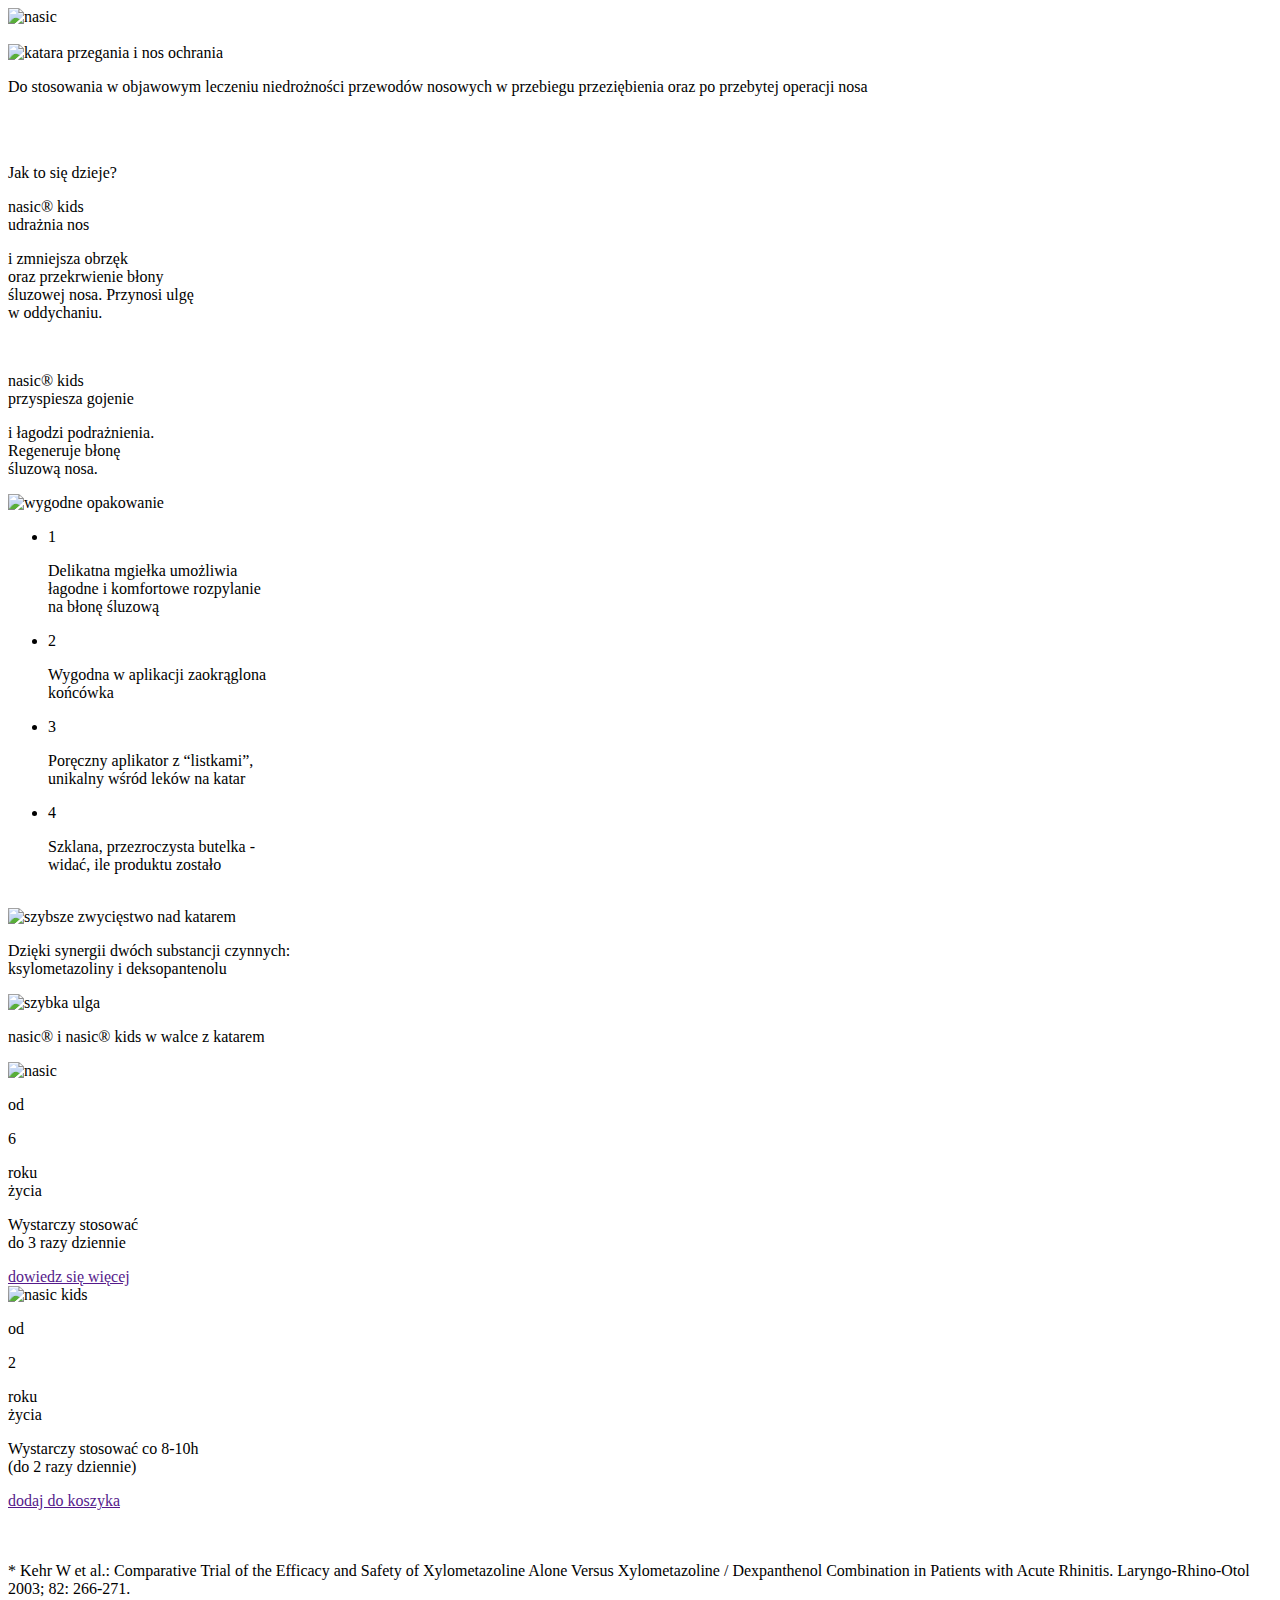
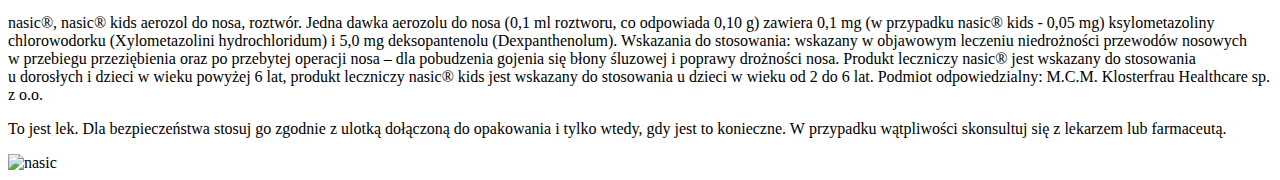
==== rich-content/Klosterfrau/Nasic-kids/index.html @ 96f6b21d "add required folder structure" ====
<!DOCTYPE html>
<html lang="pl">
<head>
    <meta charset="UTF-8">
    <meta http-equiv="X-UA-Compatible" content="IE=edge">
    <meta name="viewport" content="width=device-width, initial-scale=1.0">
    <link rel="stylesheet" href="./style.css">
    <title>Nasic kids</title>
</head>
<body>
    <div class="es-nasic" id="es-nasic">
        <div class="es-kv">
            <img src="./img/logo-nasic-kids.png" alt="nasic" class="es-kv__logo">
            <div class="es-kv__heroCtn">
                <img src="./img/kv-hero.png" alt="" class="es-kv__hero">
            </div>
            <div class="es-kv__contentCtn">
                <img src="./img/kv-text.png" alt="katara przegania i nos ochrania" class="es-kv__title">
                <p class="es-kv__subtitle">
                    Do stosowania w objawowym leczeniu
                    niedrożności przewodów nosowych
                    w&nbsp;przebiegu przeziębienia oraz
                    po&nbsp;przebytej operacji nosa
                </p>
            </div>
            <div class="es-kv__productCtn">
                <img src="./img/nasic-monster.png" alt="" class="es-kv__monster">
                <div class="es-kv__nasicCtn">
                    <img src="./img/rsz_nasic-kids.png" alt="" class="es-kv__nasic">
                    <img src="./img/spray.png" alt="" class="es-kv__nasicSpray">
                </div>
                
            </div>
        </div>
        <div class="es-how">
            <p class="es-how__title">Jak to się dzieje?</p>
            <div class="es-how__ctn">
                <div class="es-how__single es-how__single--dark">
                    <p class="es-how__text">nasic® kids</br> udrażnia nos</p>
                    <p class="es-how__desc">i zmniejsza obrzęk <br> oraz przekrwienie błony <br> śluzowej nosa. Przynosi ulgę <br> w oddychaniu.</p>
                </div>
                <img src="./img/plus.png" alt="" class="es-how__plus">
                <div class="es-how__single es-how__single--teal">
                    <p class="es-how__text">nasic® kids</br> przyspiesza gojenie</p>
                    <p class="es-how__desc">i łagodzi podrażnienia. <br> Regeneruje błonę <br> śluzową nosa.</p>
                </div>
            </div>
        </div>
        <div class="es-benefits">
            <div class="es-benefits__mainCtn">
                <div class="es-benefits__imgCtn">
                    <img src="./img/benefits-img.png" alt="wygodne opakowanie" class="es-benefits__img">
                </div>
                <div class="es-benefits__listCtn">
                    <ul class="es-benefits__list">
                        <li class="es-benefits__listItem">
                            <p class="es-benefits__number">1</p>
                           <p class="es-benefits__desc">
                            <span>Delikatna mgiełka</span>
                            umożliwia <br> łagodne i komfortowe rozpylanie <br> na błonę śluzową
                           </p>
                        </li>

                        <li class="es-benefits__listItem">
                            <p class="es-benefits__number">2</p>
                            <p class="es-benefits__desc">
                            <span>Wygodna w aplikacji</span>
                            zaokrąglona <br> końcówka
                            </p>
                        </li>

                        <li class="es-benefits__listItem">
                            <p class="es-benefits__number">3</p>
                            <p class="es-benefits__desc">
                                <span>Poręczny aplikator z “listkami”,</span> <br>
                             unikalny wśród leków na katar
                            </p>
                        </li>

                        <li class="es-benefits__listItem">
                            <p class="es-benefits__number">4</p>
                            <p class="es-benefits__desc">
                                <span>Szklana, przezroczysta butelka -</span> <br>
                            widać, ile produktu zostało
                            </p>
                        </li>
                    </ul>
                </div>
            </div>
            <img src="./img/bg-cloud.png" alt="" class="es-benefits__cloud">
        </div>
        <div class="es-ingr">
            <div class="es-ingr__content">
                <img src="./img/ingr-text.png" alt="szybsze zwycięstwo nad katarem" class="es-ingr__imgText">
                <p class="es-ingr__desc">
                    Dzięki synergii dwóch substancji czynnych: <br> <span>ksylometazoliny i deksopantenolu</span>
                </p>
            </div>
            <div class="es-ingr__imgCtn">
                <img src="./img/uff.png" alt="szybka ulga" class="es-ingr__img">
            </div>
        </div>
        <div class="es-cross">
            <p class="es-cross__title">
                nasic® i nasic® kids w&nbsp;walce z&nbsp;katarem
            </p>
            <div class="es-cross__mainCtn">
                <div class="es-cross__single">
                    <div class="es-cross__imgCtn">
                        <img src="./img/nasic-cross.png" alt="nasic" class="es-cross__img">
                        <div class="es-cross__textCtn">
                            <p class="es-cross__text">od</p>
                            <p class="es-cross__text"><span>6</span></p>
                            <p class="es-cross__text">roku <br> życia</p>
                        </div>
                    </div>
                    <p class="es-cross__usage">
                        Wystarczy stosować <br> do 3 razy dziennie
                    </p>
                    <div class="es-cross__linkCtn">
                        <a href="" target="_blank" class="es-cross__link">dowiedz się więcej</a>
                    </div>
                </div>

                <div class="es-cross__single">
                    <div class="es-cross__imgCtn">
                        <img src="./img/nasic-kids-cross.png" alt="nasic kids" class="es-cross__img">
                        <div class="es-cross__textCtn es-cross__textCtn--kids">
                            <p class="es-cross__text">od</p>
                            <p class="es-cross__text"><span>2</span></p>
                            <p class="es-cross__text">roku <br> życia</p>
                        </div>
                    </div>
                    <p class="es-cross__usage">
                        Wystarczy stosować co 8-10h <br>
                        <span>(do 2 razy dziennie)</span>
                    </p>
                    <div class="es-cross__linkCtn">
                        <a href="" target="_blank" class="es-cross__link es-cross__link--kids">dodaj do koszyka</a>
                    </div>
                </div>
            </div>
            <div class="es-cross__starsCtn">
                <img src="./img/stars.png" alt="" class="es-cross__stars">
            </div>
            <img src="./img/bg-pink.png" alt="" class="es-cross__wave">
        </div>

        <div class="es-footer">
            <p class="es-footer__claim">
                * Kehr W et al.: Comparative Trial of the Efficacy and Safety of Xylometazoline Alone Versus Xylometazoline / Dexpanthenol Combination in Patients with  Acute Rhinitis. Laryngo-Rhino-Otol 2003; 82: 266-271.
            </p>
            <p class="es-footer__claim">
                nasic®, nasic® kids aerozol do nosa, roztwór. Jedna dawka aerozolu do nosa (0,1 ml roztworu, co odpowiada 0,10 g) zawiera 0,1 mg (w&nbsp;przypadku nasic® kids -&nbsp;0,05&nbsp;mg) ksylometazoliny chlorowodorku (Xylometazolini hydrochloridum) i&nbsp;5,0&nbsp;mg deksopantenolu (Dexpanthenolum). Wskazania do&nbsp;stosowania: wskazany w&nbsp;objawowym leczeniu niedrożności przewodów nosowych w&nbsp;przebiegu przeziębienia oraz po przebytej operacji nosa –&nbsp;dla pobudzenia gojenia się błony śluzowej i&nbsp;poprawy drożności nosa. Produkt leczniczy nasic® jest wskazany do stosowania u&nbsp;dorosłych i&nbsp;dzieci w&nbsp;wieku powyżej 6&nbsp;lat, produkt leczniczy nasic® kids jest wskazany do stosowania u&nbsp;dzieci w&nbsp;wieku od 2 do 6 lat. Podmiot odpowiedzialny: M.C.M. Klosterfrau Healthcare sp. z o.o.
            </p>
            <p class="es-footer__claim--big">
                To jest lek. Dla bezpieczeństwa stosuj go zgodnie z&nbsp;ulotką dołączoną do opakowania i&nbsp;tylko wtedy, gdy jest to konieczne. W&nbsp;przypadku wątpliwości skonsultuj się z&nbsp;lekarzem lub farmaceutą.
            </p>
            <img src="./img/nasic-logo-white.png" alt="nasic" class="es-footer__logo">
        </div>
    </div>
</body>
</html>
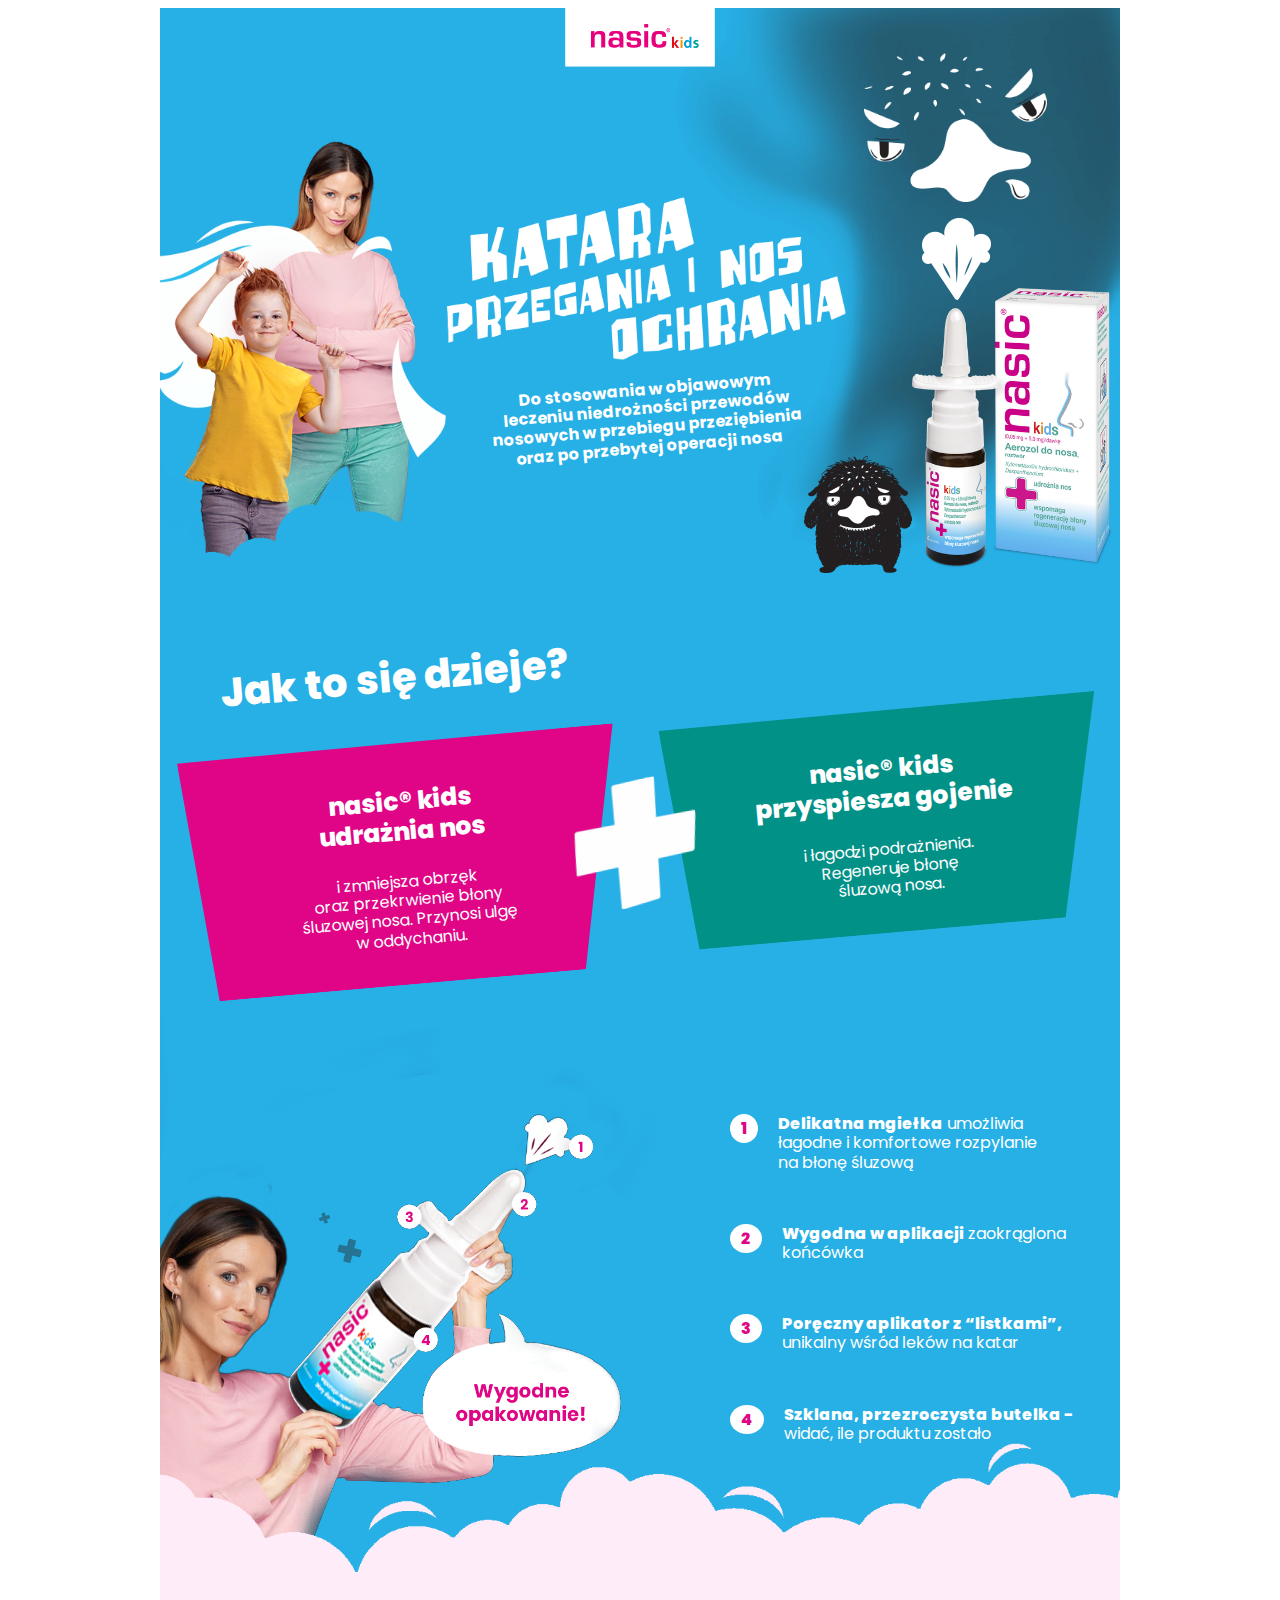
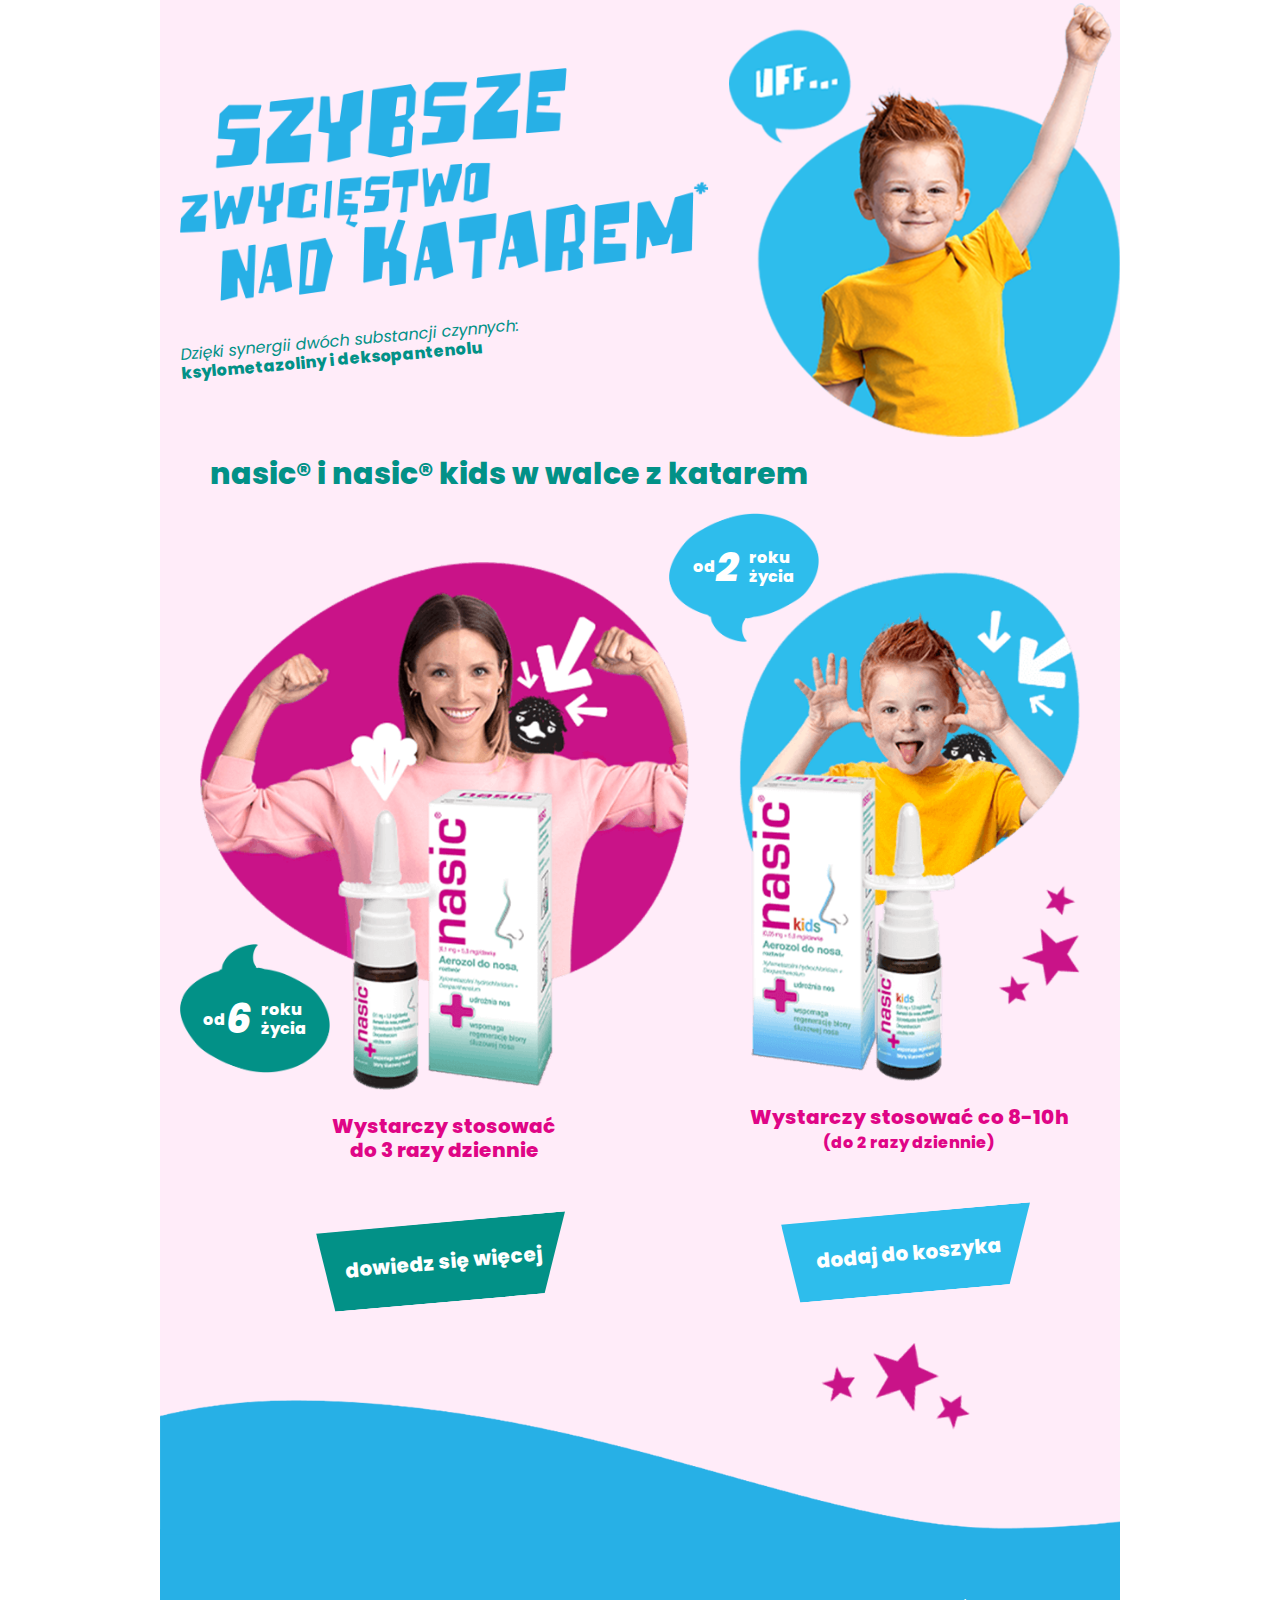
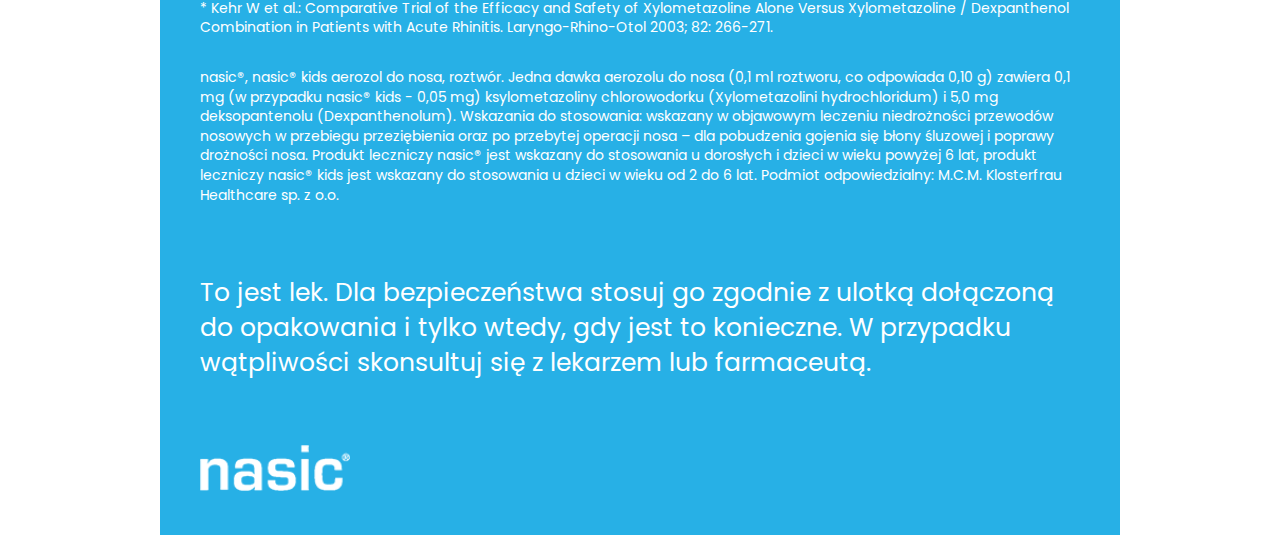
==== commit cdbbb194: "update file paths" ====
--- a/rich-content/Klosterfrau/Nasic-kids/index.html
+++ b/rich-content/Klosterfrau/Nasic-kids/index.html
@@ -4,18 +4,18 @@
     <meta charset="UTF-8">
     <meta http-equiv="X-UA-Compatible" content="IE=edge">
     <meta name="viewport" content="width=device-width, initial-scale=1.0">
-    <link rel="stylesheet" href="./style.css">
+    <link rel="stylesheet" href="./assets/css/style.css">
     <title>Nasic kids</title>
 </head>
 <body>
     <div class="es-nasic" id="es-nasic">
         <div class="es-kv">
-            <img src="./img/logo-nasic-kids.png" alt="nasic" class="es-kv__logo">
+            <img src="./assets/img/logo-nasic-kids.png" alt="nasic" class="es-kv__logo">
             <div class="es-kv__heroCtn">
-                <img src="./img/kv-hero.png" alt="" class="es-kv__hero">
+                <img src="./assets/img/kv-hero.png" alt="" class="es-kv__hero">
             </div>
             <div class="es-kv__contentCtn">
-                <img src="./img/kv-text.png" alt="katara przegania i nos ochrania" class="es-kv__title">
+                <img src="./assets/img/kv-text.png" alt="katara przegania i nos ochrania" class="es-kv__title">
                 <p class="es-kv__subtitle">
                     Do stosowania w objawowym leczeniu
                     niedrożności przewodów nosowych
@@ -24,10 +24,10 @@
                 </p>
             </div>
             <div class="es-kv__productCtn">
-                <img src="./img/nasic-monster.png" alt="" class="es-kv__monster">
+                <img src="./assets/img/nasic-monster.png" alt="" class="es-kv__monster">
                 <div class="es-kv__nasicCtn">
-                    <img src="./img/rsz_nasic-kids.png" alt="" class="es-kv__nasic">
-                    <img src="./img/spray.png" alt="" class="es-kv__nasicSpray">
+                    <img src="./assets/img/rsz_nasic-kids.png" alt="" class="es-kv__nasic">
+                    <img src="./assets/img/spray.png" alt="" class="es-kv__nasicSpray">
                 </div>
                 
             </div>
@@ -39,7 +39,7 @@
                     <p class="es-how__text">nasic® kids</br> udrażnia nos</p>
                     <p class="es-how__desc">i zmniejsza obrzęk <br> oraz przekrwienie błony <br> śluzowej nosa. Przynosi ulgę <br> w oddychaniu.</p>
                 </div>
-                <img src="./img/plus.png" alt="" class="es-how__plus">
+                <img src="./assets/img/plus.png" alt="" class="es-how__plus">
                 <div class="es-how__single es-how__single--teal">
                     <p class="es-how__text">nasic® kids</br> przyspiesza gojenie</p>
                     <p class="es-how__desc">i łagodzi podrażnienia. <br> Regeneruje błonę <br> śluzową nosa.</p>
@@ -49,7 +49,7 @@
         <div class="es-benefits">
             <div class="es-benefits__mainCtn">
                 <div class="es-benefits__imgCtn">
-                    <img src="./img/benefits-img.png" alt="wygodne opakowanie" class="es-benefits__img">
+                    <img src="./assets/img/benefits-img.png" alt="wygodne opakowanie" class="es-benefits__img">
                 </div>
                 <div class="es-benefits__listCtn">
                     <ul class="es-benefits__list">
@@ -87,17 +87,17 @@
                     </ul>
                 </div>
             </div>
-            <img src="./img/bg-cloud.png" alt="" class="es-benefits__cloud">
+            <img src="./assets/img/bg-cloud.png" alt="" class="es-benefits__cloud">
         </div>
         <div class="es-ingr">
             <div class="es-ingr__content">
-                <img src="./img/ingr-text.png" alt="szybsze zwycięstwo nad katarem" class="es-ingr__imgText">
+                <img src="./assets/img/ingr-text.png" alt="szybsze zwycięstwo nad katarem" class="es-ingr__imgText">
                 <p class="es-ingr__desc">
                     Dzięki synergii dwóch substancji czynnych: <br> <span>ksylometazoliny i deksopantenolu</span>
                 </p>
             </div>
             <div class="es-ingr__imgCtn">
-                <img src="./img/uff.png" alt="szybka ulga" class="es-ingr__img">
+                <img src="./assets/img/uff.png" alt="szybka ulga" class="es-ingr__img">
             </div>
         </div>
         <div class="es-cross">
@@ -107,7 +107,7 @@
             <div class="es-cross__mainCtn">
                 <div class="es-cross__single">
                     <div class="es-cross__imgCtn">
-                        <img src="./img/nasic-cross.png" alt="nasic" class="es-cross__img">
+                        <img src="./assets/img/nasic-cross.png" alt="nasic" class="es-cross__img">
                         <div class="es-cross__textCtn">
                             <p class="es-cross__text">od</p>
                             <p class="es-cross__text"><span>6</span></p>
@@ -124,7 +124,7 @@
 
                 <div class="es-cross__single">
                     <div class="es-cross__imgCtn">
-                        <img src="./img/nasic-kids-cross.png" alt="nasic kids" class="es-cross__img">
+                        <img src="./assets/img/nasic-kids-cross.png" alt="nasic kids" class="es-cross__img">
                         <div class="es-cross__textCtn es-cross__textCtn--kids">
                             <p class="es-cross__text">od</p>
                             <p class="es-cross__text"><span>2</span></p>
@@ -141,9 +141,9 @@
                 </div>
             </div>
             <div class="es-cross__starsCtn">
-                <img src="./img/stars.png" alt="" class="es-cross__stars">
+                <img src="./assets/img/stars.png" alt="" class="es-cross__stars">
             </div>
-            <img src="./img/bg-pink.png" alt="" class="es-cross__wave">
+            <img src="./assets/img/bg-pink.png" alt="" class="es-cross__wave">
         </div>
 
         <div class="es-footer">
@@ -156,7 +156,7 @@
             <p class="es-footer__claim--big">
                 To jest lek. Dla bezpieczeństwa stosuj go zgodnie z&nbsp;ulotką dołączoną do opakowania i&nbsp;tylko wtedy, gdy jest to konieczne. W&nbsp;przypadku wątpliwości skonsultuj się z&nbsp;lekarzem lub farmaceutą.
             </p>
-            <img src="./img/nasic-logo-white.png" alt="nasic" class="es-footer__logo">
+            <img src="./assets/img/nasic-logo-white.png" alt="nasic" class="es-footer__logo">
         </div>
     </div>
 </body>
--- a/rich-content/Klosterfrau/Nasic-kids/assets/css/style.css
+++ b/rich-content/Klosterfrau/Nasic-kids/assets/css/style.css
@@ -0,0 +1,448 @@
+@import url("https://fonts.googleapis.com/css2?family=Poppins:wght@300;400;700&display=swap");
+@keyframes es-pulse {
+  0% {
+    transform: scale(0.95);
+  }
+  50% {
+    transform: scale(1.05);
+  }
+  100% {
+    transform: scale(0.95);
+  }
+}
+@keyframes es-spray {
+  0% {
+    transform: translateY(0);
+    opacity: 0;
+  }
+  20% {
+    opacity: 1;
+  }
+  100% {
+    transform: translateY(-15px);
+    opacity: 0;
+  }
+}
+@keyframes es-hero {
+  0% {
+    transform: rotate(0);
+  }
+  25% {
+    transform: rotate(-1deg);
+  }
+  75% {
+    transform: rotate(1deg);
+  }
+  100% {
+    transform: rotate(0);
+  }
+}
+#es-nasic.es-nasic {
+  font-family: "Poppins", sans-serif;
+  font-size: 16px;
+  font-weight: 400;
+  line-height: 1.2;
+  max-width: 960px;
+  margin: 0 auto;
+  padding: 0;
+  overflow: hidden;
+  color: #fff;
+  background: #27b0e6;
+}
+#es-nasic.es-nasic html,
+#es-nasic.es-nasic body {
+  margin: 0;
+  padding: 0;
+}
+#es-nasic.es-nasic * {
+  box-sizing: border-box;
+}
+#es-nasic.es-nasic img {
+  max-width: 100%;
+}
+#es-nasic.es-nasic .es-kv {
+  min-height: 450px;
+  display: flex;
+  flex-direction: column;
+  align-items: center;
+  position: relative;
+  background-image: none;
+  background-position: right;
+  background-repeat: no-repeat;
+  background-size: contain;
+}
+#es-nasic.es-nasic .es-kv__logo {
+  position: absolute;
+  top: 0;
+  margin-left: auto;
+  margin-right: auto;
+  left: 0;
+  right: 0;
+  max-width: 150px;
+}
+#es-nasic.es-nasic .es-kv__productCtn {
+  display: flex;
+  align-items: flex-end;
+  justify-content: center;
+  margin-top: 60px;
+}
+#es-nasic.es-nasic .es-kv__heroCtn {
+  display: none;
+  animation: es-hero 4s infinite;
+}
+#es-nasic.es-nasic .es-kv__contentCtn {
+  margin-top: 100px;
+  display: flex;
+  flex-direction: column;
+  align-items: center;
+  justify-content: center;
+  margin-left: 0px;
+  z-index: 2;
+  position: relative;
+}
+#es-nasic.es-nasic .es-kv__title {
+  max-width: 320px;
+}
+#es-nasic.es-nasic .es-kv__subtitle {
+  font-weight: 700;
+  max-width: 320px;
+  text-align: center;
+  transform: rotate(-5deg);
+  line-height: 1.2;
+  margin-top: 0px;
+}
+#es-nasic.es-nasic .es-kv__nasicCtn {
+  position: relative;
+}
+#es-nasic.es-nasic .es-kv__nasicSpray {
+  position: absolute;
+  top: -60px;
+  left: 15px;
+  animation: es-spray 3s infinite;
+}
+#es-nasic.es-nasic .es-how {
+  padding: 20px;
+}
+#es-nasic.es-nasic .es-how__title {
+  font-size: 40px;
+  font-weight: 800;
+  text-align: center;
+}
+#es-nasic.es-nasic .es-how__ctn {
+  display: flex;
+  flex-direction: column;
+  justify-content: center;
+  align-items: center;
+}
+#es-nasic.es-nasic .es-how__single {
+  padding: 20px;
+  max-width: 320px;
+  text-align: center;
+  background-color: #df0586;
+  -webkit-clip-path: polygon(0 1%, 100% 0%, 89% 100%, 5% 100%);
+          clip-path: polygon(0 1%, 100% 0%, 89% 100%, 5% 100%);
+}
+#es-nasic.es-nasic .es-how__single--dark {
+  margin-bottom: -20px;
+}
+#es-nasic.es-nasic .es-how__single--teal {
+  background-color: #029187;
+  margin-top: -20px;
+}
+#es-nasic.es-nasic .es-how__text {
+  font-size: 25px;
+  font-weight: 800;
+}
+#es-nasic.es-nasic .es-how__plus {
+  z-index: 2;
+  position: relative;
+  animation: es-pulse 2s infinite;
+}
+#es-nasic.es-nasic .es-benefits {
+  position: relative;
+}
+#es-nasic.es-nasic .es-benefits__mainCtn {
+  display: flex;
+  flex-direction: column;
+  align-items: center;
+}
+#es-nasic.es-nasic .es-benefits__imgCtn {
+  order: 2;
+  margin-top: -70px;
+}
+#es-nasic.es-nasic .es-benefits__listCtn {
+  order: 1;
+  min-width: 320px;
+  margin-bottom: -50px;
+}
+#es-nasic.es-nasic .es-benefits__cloud {
+  margin-top: -300px;
+}
+#es-nasic.es-nasic .es-benefits__listItem {
+  margin: 20px;
+  list-style: none;
+  display: flex;
+  justify-content: flex-start;
+  align-items: flex-start;
+  transition: 0.4s ease-in-out;
+}
+#es-nasic.es-nasic .es-benefits__listItem:hover {
+  margin-left: -5px;
+}
+#es-nasic.es-nasic .es-benefits__desc span {
+  font-weight: 800;
+}
+#es-nasic.es-nasic .es-benefits__number {
+  background-color: #fff;
+  color: #df0586;
+  padding: 5px 11px;
+  margin-right: 20px;
+  text-align: center;
+  border-radius: 50%;
+  font-weight: 800;
+}
+#es-nasic.es-nasic .es-ingr {
+  display: flex;
+  flex-direction: column;
+  justify-content: center;
+  align-items: center;
+  background-color: #ffecf9;
+  margin-top: -10px;
+  padding: 20px 0;
+}
+#es-nasic.es-nasic .es-ingr__content {
+  padding: 20px;
+}
+#es-nasic.es-nasic .es-ingr__desc {
+  transform: rotate(-5deg);
+  color: #029187;
+  font-style: italic;
+}
+#es-nasic.es-nasic .es-ingr__desc span {
+  font-weight: 800;
+  font-style: normal;
+}
+#es-nasic.es-nasic .es-cross {
+  background-color: #ffecf9;
+  margin-top: -5px;
+}
+#es-nasic.es-nasic .es-cross__title {
+  margin: 0;
+  padding: 0;
+  color: #029187;
+  font-size: 30px;
+  font-weight: 800;
+  text-align: center;
+}
+#es-nasic.es-nasic .es-cross__mainCtn {
+  display: flex;
+  flex-direction: column;
+  justify-content: center;
+  align-items: center;
+  gap: 50px;
+  padding: 40px;
+  margin-top: 30px;
+}
+#es-nasic.es-nasic .es-cross__single {
+  display: flex;
+  flex-direction: column;
+  justify-content: center;
+  align-items: center;
+}
+#es-nasic.es-nasic .es-cross__imgCtn {
+  position: relative;
+}
+#es-nasic.es-nasic .es-cross__textCtn {
+  padding: 5px;
+  background-image: url(../img/teal-bg.png);
+  background-repeat: no-repeat;
+  background-size: contain;
+  width: 100px;
+  height: 100px;
+  display: flex;
+  justify-content: center;
+  align-items: center;
+  position: absolute;
+  bottom: 0;
+  left: -20px;
+}
+#es-nasic.es-nasic .es-cross__textCtn--kids {
+  background-image: url(../img/blue-bg.png);
+  background-position: bottom;
+  margin-top: -40px;
+}
+#es-nasic.es-nasic .es-cross__text {
+  font-weight: 800;
+  margin: 0;
+}
+#es-nasic.es-nasic .es-cross__text span {
+  font-size: 25px;
+  margin-right: 10px;
+  font-style: italic;
+}
+#es-nasic.es-nasic .es-cross__usage {
+  color: #df0586;
+  font-weight: 800;
+  font-size: 20px;
+  text-align: center;
+}
+#es-nasic.es-nasic .es-cross__usage span {
+  font-size: 16px;
+}
+#es-nasic.es-nasic .es-cross__linkCtn {
+  margin-top: 40px;
+}
+#es-nasic.es-nasic .es-cross__link {
+  background-color: #029187;
+  transform: rotate(-5deg);
+  -webkit-clip-path: polygon(0 1%, 100% 0%, 89% 100%, 5% 100%);
+          clip-path: polygon(0 1%, 100% 0%, 89% 100%, 5% 100%);
+  width: 250px;
+  height: 80px;
+  display: flex;
+  justify-content: center;
+  align-items: center;
+  text-align: center;
+  text-decoration: none;
+  color: #fff;
+  font-weight: 800;
+  font-size: 20px;
+  transition: 0.4s ease-in-out;
+}
+#es-nasic.es-nasic .es-cross__link--kids {
+  background-color: #2ebdec;
+}
+#es-nasic.es-nasic .es-cross__link:hover {
+  transform: rotate(2deg);
+}
+#es-nasic.es-nasic .es-cross__starsCtn {
+  display: flex;
+  justify-content: flex-end;
+  align-items: flex-end;
+  margin-bottom: -30px;
+}
+#es-nasic.es-nasic .es-cross__stars {
+  margin-right: 150px;
+}
+#es-nasic.es-nasic .es-footer {
+  padding: 20px;
+  margin-top: -10px;
+  background-color: #27b0e6;
+}
+#es-nasic.es-nasic .es-footer__claim {
+  font-size: 14px;
+  margin: 30px 0;
+  line-height: 1.4;
+}
+#es-nasic.es-nasic .es-footer__claim--big {
+  font-size: 18px;
+  padding: 40px 0;
+  text-align: center;
+  line-height: 1.4;
+}
+#es-nasic.es-nasic .es-footer__logo {
+  width: 150px;
+}
+@media screen and (min-width: 700px) {
+  #es-nasic.es-nasic .es-kv {
+    background-image: url(../img/kv-shadow.png);
+    flex-direction: row;
+    align-items: flex-end;
+  }
+  #es-nasic.es-nasic .es-kv__heroCtn {
+    display: block;
+    padding-top: 5rem;
+  }
+  #es-nasic.es-nasic .es-kv__contentCtn {
+    margin-bottom: 100px;
+  }
+  #es-nasic.es-nasic .es-kv__title {
+    max-width: 400px;
+  }
+  #es-nasic.es-nasic .es-kv__subtitle {
+    margin-top: 20px;
+  }
+  #es-nasic.es-nasic .es-kv__productCtn {
+    margin-top: 280px;
+  }
+  #es-nasic.es-nasic .es-kv__nasic {
+    max-width: 200px;
+    margin-right: 50px;
+  }
+  #es-nasic.es-nasic .es-kv__nasicSpray {
+    top: -70px;
+    left: 10px;
+  }
+  #es-nasic.es-nasic .es-how {
+    transform: rotate(-5deg);
+  }
+  #es-nasic.es-nasic .es-how__title {
+    text-align: left;
+    margin-left: 50px;
+  }
+  #es-nasic.es-nasic .es-how__ctn {
+    flex-direction: row;
+  }
+  #es-nasic.es-nasic .es-how__single {
+    max-width: 500px;
+    width: 450px;
+  }
+  #es-nasic.es-nasic .es-how__single--dark {
+    margin-right: -50px;
+    margin-bottom: 0;
+  }
+  #es-nasic.es-nasic .es-how__single--teal {
+    margin-left: -30px;
+    margin-top: 0;
+  }
+  #es-nasic.es-nasic .es-benefits__mainCtn {
+    flex-direction: row;
+  }
+  #es-nasic.es-nasic .es-benefits__imgCtn {
+    order: 1;
+    margin-top: 0;
+  }
+  #es-nasic.es-nasic .es-benefits__listCtn {
+    order: 2;
+    min-width: 450px;
+    margin-bottom: 0px;
+  }
+  #es-nasic.es-nasic .es-ingr {
+    flex-direction: row;
+  }
+  #es-nasic.es-nasic .es-cross__title {
+    text-align: left;
+    margin-left: 50px;
+  }
+  #es-nasic.es-nasic .es-cross__mainCtn {
+    flex-direction: row;
+  }
+  #es-nasic.es-nasic .es-cross__textCtn {
+    width: 150px;
+    height: 150px;
+    bottom: 0;
+    left: -20px;
+  }
+  #es-nasic.es-nasic .es-cross__textCtn--kids {
+    top: -40px;
+    left: -70px;
+  }
+  #es-nasic.es-nasic .es-cross__text {
+    font-weight: 800;
+    margin: 0;
+  }
+  #es-nasic.es-nasic .es-cross__text span {
+    font-size: 40px;
+  }
+  #es-nasic.es-nasic .es-footer {
+    padding: 40px;
+  }
+  #es-nasic.es-nasic .es-footer__claim {
+    font-size: 14px;
+  }
+  #es-nasic.es-nasic .es-footer__claim--big {
+    font-size: 25px;
+    padding: 40px 0;
+    text-align: left;
+  }
+}/*# sourceMappingURL=style.css.map */